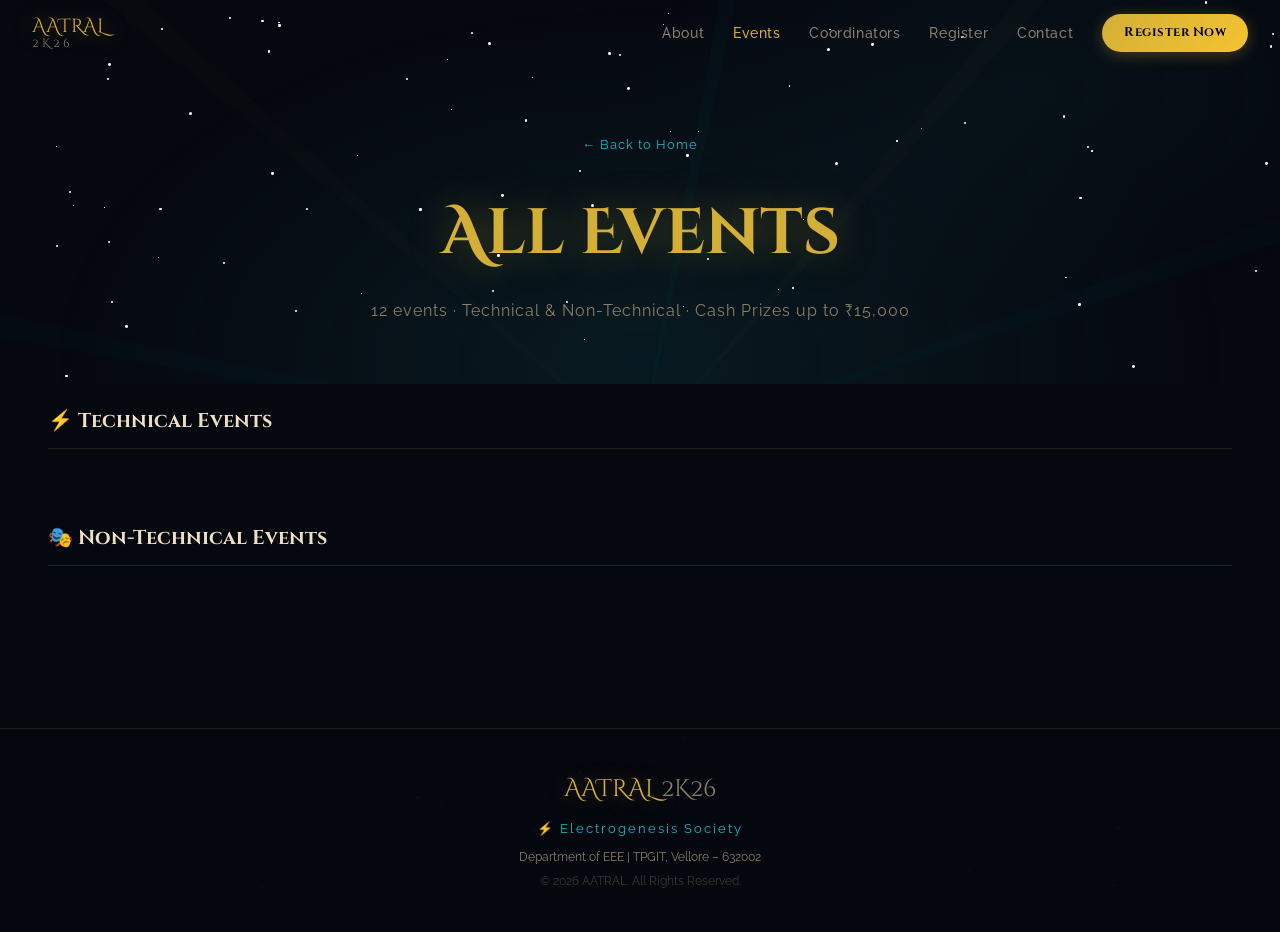
==== pages/events.html @ cdcddc66 "Add files via upload" ====
<!DOCTYPE html>
<html lang="en">
<head>
<meta charset="UTF-8"/>
<meta name="viewport" content="width=device-width, initial-scale=1.0"/>
<title>Events | AATRAL 2K26</title>
<link href="https://fonts.googleapis.com/css2?family=Cinzel+Decorative:wght@400;700;900&family=Cinzel:wght@400;600;700&family=Raleway:wght@300;400;500;600;700&display=swap" rel="stylesheet"/>
<link rel="stylesheet" href="../css/style.css"/>
<style>
.evtsec{background:var(--bg);padding-top:20px}
.catrow{max-width:1220px;margin:0 auto 22px;padding:0 1rem}
.cattitle{font-family:'Cinzel',serif;font-size:1.25rem;color:var(--text);display:flex;align-items:center;gap:.8rem;padding-bottom:10px;border-bottom:1px solid var(--golddim);margin-bottom:4px}
.cattitle.teal-border{border-bottom-color:rgba(26,184,200,.2)}
.egrid{max-width:1220px;margin:0 auto 50px;padding:0 1rem;display:grid;grid-template-columns:repeat(auto-fill,minmax(300px,1fr));gap:20px}
.ecard{background:linear-gradient(145deg,rgba(10,42,47,.35),rgba(58,10,10,.2));border:1px solid rgba(212,175,55,.15);border-radius:16px;padding:24px;cursor:pointer;transition:all var(--ease);position:relative;overflow:hidden;opacity:0;animation:fadeUp .6s ease forwards}
.ecard::before{content:'';position:absolute;top:0;left:0;width:100%;height:3px;background:linear-gradient(90deg,var(--gold),var(--goldhi));transform:scaleX(0);transition:transform var(--ease);transform-origin:left}
.ecard.nontech::before{background:linear-gradient(90deg,var(--tealhi),rgba(26,184,200,.5))}
.ecard:hover{border-color:rgba(212,175,55,.5);transform:translateY(-7px);box-shadow:0 20px 55px rgba(212,175,55,.12)}
.ecard.nontech:hover{border-color:rgba(26,184,200,.4);box-shadow:0 20px 55px rgba(26,184,200,.1)}
.ecard:hover::before{transform:scaleX(1)}
.eicon{font-size:2.3rem;margin-bottom:.85rem;display:block}
.ename{font-family:'Cinzel',serif;font-size:1.1rem;color:var(--gold);margin-bottom:.4rem}
.ecard.nontech .ename{color:var(--tealhi)}
.etag{font-size:.82rem;color:var(--muted);margin-bottom:.8rem;line-height:1.5}
.edesc{font-size:.82rem;color:rgba(237,224,196,.6);line-height:1.6;margin-bottom:1rem}
.emeta{display:flex;justify-content:space-between;align-items:center}
.ebadge{background:var(--golddim);border:1px solid rgba(212,175,55,.25);color:var(--gold);padding:3px 10px;border-radius:12px;font-size:.72rem}
.ecard.nontech .ebadge{background:rgba(26,184,200,.1);border-color:rgba(26,184,200,.25);color:var(--tealhi)}
.evbtn{background:none;border:1px solid var(--golddim);color:var(--gold);padding:5px 14px;border-radius:20px;font-size:.76rem;cursor:pointer;transition:all var(--ease)}
.ecard.nontech .evbtn{border-color:rgba(26,184,200,.2);color:var(--tealhi)}
.ecard:hover .evbtn{background:var(--gold);color:var(--bg);border-color:var(--gold)}
.ecard.nontech:hover .evbtn{background:var(--tealhi);color:var(--bg);border-color:var(--tealhi)}
.erules-preview{margin-bottom:1rem}
.erules-preview ul{list-style:none;padding:0}
.erules-preview li{font-size:.76rem;color:var(--muted);padding-left:1em;position:relative;line-height:1.6}
.erules-preview li::before{content:'◆';color:var(--gold);position:absolute;left:0;font-size:.4em;top:7px}
.ecard.nontech .erules-preview li::before{color:var(--tealhi)}
/* Modal */
.overlay{position:fixed;inset:0;background:rgba(0,0,0,.88);backdrop-filter:blur(14px);z-index:2000;display:flex;align-items:center;justify-content:center;padding:20px;opacity:0;pointer-events:none;transition:opacity .35s ease}
.overlay.open{opacity:1;pointer-events:all}
.mbox{background:linear-gradient(145deg,#0d0f18,#080a10);border:1px solid rgba(212,175,55,.25);border-radius:20px;padding:36px;position:relative;box-shadow:0 40px 100px rgba(0,0,0,.8);max-height:90vh;overflow-y:auto;transform:scale(.9);transition:transform .35s ease;scrollbar-width:thin;scrollbar-color:var(--golddim) transparent;max-width:640px;width:100%}
.overlay.open .mbox{transform:scale(1)}
.mbox::-webkit-scrollbar{width:5px}
.mbox::-webkit-scrollbar-thumb{background:var(--golddim);border-radius:3px}
.mclose{position:absolute;top:16px;right:18px;background:rgba(255,255,255,.06);border:1px solid rgba(255,255,255,.1);color:var(--muted);width:34px;height:34px;border-radius:50%;cursor:pointer;font-size:.95rem;transition:all var(--ease);display:flex;align-items:center;justify-content:center}
.mclose:hover{background:rgba(255,255,255,.12);color:var(--text)}
.emicon-lg{font-size:3rem;display:block;margin-bottom:.7rem;text-align:center}
.emtitle{font-family:'Cinzel Decorative',serif;font-size:1.55rem;color:var(--gold);text-align:center;margin-bottom:.3rem}
.emcat{text-align:center;color:var(--muted);font-size:.8rem;letter-spacing:1px;margin-bottom:1.3rem}
.emformat{background:rgba(10,42,47,.4);border:1px solid rgba(26,184,200,.15);border-radius:10px;padding:14px 16px;margin-bottom:1.3rem}
.emformat h5{font-family:'Cinzel',serif;color:var(--tealhi);font-size:.78rem;letter-spacing:1px;margin-bottom:8px;text-transform:uppercase}
.fmrow{display:flex;flex-wrap:wrap;gap:7px}
.fmchip{background:rgba(26,184,200,.08);border:1px solid rgba(26,184,200,.18);color:var(--text);padding:4px 10px;border-radius:8px;font-size:.76rem}
.emdesc{color:var(--muted);font-size:.88rem;line-height:1.8;margin-bottom:1.3rem}
.emrules{background:rgba(212,175,55,.04);border:1px solid var(--golddim);border-radius:10px;padding:16px 18px}
.emrules h4{font-family:'Cinzel',serif;color:var(--gold);font-size:.85rem;letter-spacing:1px;margin-bottom:10px}
.emrules ul{list-style:none;display:flex;flex-direction:column;gap:6px}
.emrules li{color:var(--muted);font-size:.87rem;padding-left:1.3em;position:relative;line-height:1.6}
.emrules li::before{content:'◆';color:var(--gold);position:absolute;left:0;font-size:.42em;top:8px}
.emjudge{margin-top:1.3rem}
.emjudge h4{font-family:'Cinzel',serif;color:var(--tealhi);margin-bottom:.8rem;font-size:.9rem;letter-spacing:1px}
.jrow{display:flex;justify-content:space-between;align-items:center;padding:6px 0;border-bottom:1px solid rgba(255,255,255,.04);font-size:.84rem}
.jrow:last-child{border-bottom:none;font-weight:700;color:var(--text)}
.jrow .jk{color:var(--muted)}
.jrow .jv{color:var(--goldhi)}
.emmetarow{display:flex;gap:.7rem;margin-top:1.3rem;flex-wrap:wrap}
.emchip{background:var(--golddim);border:1px solid rgba(212,175,55,.25);padding:5px 13px;border-radius:20px;font-size:.77rem;color:var(--gold)}
.mfooter{margin-top:1.6rem;text-align:center}
@keyframes fadeUp{from{opacity:0;transform:translateY(30px)}to{opacity:1;transform:translateY(0)}}
@media(max-width:768px){.egrid{grid-template-columns:1fr}}
</style>
</head>
<body>
<div id="starsBg"></div>
<div class="rayburst"></div>

<nav id="nav">
  <div class="nav-in">
    <a href="../index.html" class="nlogo"><span class="na">AATRAL</span><span class="ny">2K26</span></a>
    <ul class="nlinks" id="nlinks">
      <li><a href="../index.html#about">About</a></li>
      <li><a href="events.html" class="active">Events</a></li>
      <li><a href="../index.html#coordinators">Coordinators</a></li>
      <li><a href="register.html">Register</a></li>
      <li><a href="../index.html#contact">Contact</a></li>
      
    </ul>
    <a href="register.html" class="nbtn">Register Now</a>
    <button class="hbg" id="hbg">&#9776;</button>
  </div>
</nav>

<div class="page-hero">
  <a href="../index.html" class="back-link">← Back to Home</a>
  <h1>All Events</h1>
  <p>12 events · Technical &amp; Non-Technical · Cash Prizes up to ₹15,000</p>
</div>

<section class="evtsec">
  <div class="catrow rv"><h3 class="cattitle">⚡ Technical Events</h3></div>
  <div class="egrid" id="techGrid"></div>
  <div class="catrow rv"><h3 class="cattitle teal-border">🎭 Non-Technical Events</h3></div>
  <div class="egrid" id="ntGrid"></div>
</section>

<footer>
  <div class="flogo"><span class="fa">AATRAL</span> <span style="color:var(--muted)">2K26</span></div>
  <div class="fsocial">⚡ Electrogenesis Society</div>
  <p class="fsub">Department of EEE | TPGIT, Vellore – 632002</p>
  <p class="fcopy">© 2026 AATRAL. All Rights Reserved.</p>
</footer>

<!-- Event Detail Modal -->
<div class="overlay" id="evtOverlay" onclick="closeEvtModal(event)">
  <div class="mbox" onclick="event.stopPropagation()">
    <button class="mclose" onclick="closeEvtModal()">✕</button>
    <div id="evtContent"></div>
    <div class="mfooter">
      <a href="register.html" class="btnp"><span>Register for This Event</span><i class="shine"></i></a>
    </div>
  </div>
</div>

<script src="../js/data.js"></script>
<script src="../js/utils.js"></script>
<script>
document.addEventListener('DOMContentLoaded', () => {
  renderGrid('techGrid', EVTS.tech, 'tech');
  renderGrid('ntGrid', EVTS.nontech, 'nontech');
});

function renderGrid(id, list, type) {
  const g = document.getElementById(id); g.innerHTML = '';
  list.forEach((ev, i) => {
    const d = document.createElement('div');
    d.className = `ecard rv${type === 'nontech' ? ' nontech' : ''}`;
    d.style.animationDelay = i * .1 + 's';
    const rulesPreview = ev.rules.slice(0, 3).map(r => `<li>${r}</li>`).join('');
    d.innerHTML = `
      <span class="eicon">${ev.icon}</span>
      <div class="ename">${ev.name}</div>
      <div class="etag">${ev.tag}</div>
      <div class="edesc">${ev.desc.substring(0, 120)}…</div>
      <div class="erules-preview"><ul>${rulesPreview}</ul></div>
      <div class="emeta">
        <span class="ebadge">${ev.size}</span>
        <button class="evbtn" onclick="openEvt('${ev.id}')">Full Details →</button>
      </div>`;
    d.addEventListener('click', () => openEvt(ev.id));
    g.appendChild(d);
    const ro = new IntersectionObserver(en => en.forEach(e => { if (e.isIntersecting) { e.target.classList.add('vis'); ro.unobserve(e.target); } }), { threshold: .08 });
    ro.observe(d);
  });
}

function openEvt(id) {
  const all = [...EVTS.tech, ...EVTS.nontech], ev = all.find(e => e.id === id);
  if (!ev) return;
  const isTech = EVTS.tech.some(e => e.id === id);
  let formatHTML = '';
  if (ev.format) {
    const chips = Object.values(ev.format).map(v => `<span class="fmchip">${v}</span>`).join('');
    formatHTML = `<div class="emformat"><h5>📋 Format</h5><div class="fmrow">${chips}</div></div>`;
  }
  let judgeHTML = '';
  if (ev.judging) {
    const rows = ev.judging.map(([k, v]) => `<div class="jrow"><span class="jk">${k}</span><span class="jv">${v}</span></div>`).join('');
    judgeHTML = `<div class="emjudge"><h4>🏆 Judging Criteria</h4>${rows}</div>`;
  }
  document.getElementById('evtContent').innerHTML = `
    <span class="emicon-lg">${ev.icon}</span>
    <h2 class="emtitle">${ev.name}</h2>
    <p class="emcat">${isTech ? '⚡ Technical Event' : '🎭 Non-Technical Event'}</p>
    ${formatHTML}
    <p class="emdesc">${ev.desc}</p>
    <div class="emrules"><h4>📜 Rules & Guidelines</h4><ul>${ev.rules.map(r => `<li>${r}</li>`).join('')}</ul></div>
    ${judgeHTML}
    <div class="emmetarow"><span class="emchip">👥 ${ev.size}</span><span class="emchip">🏆 ${ev.prize}</span><span class="emchip">💳 ₹250/head</span></div>`;
  document.getElementById('evtOverlay').classList.add('open');
  document.body.style.overflow = 'hidden';
}
function closeEvtModal(e) {
  if (e && e.target !== e.currentTarget) return;
  document.getElementById('evtOverlay').classList.remove('open');
  document.body.style.overflow = '';
}
</script>
</body>
</html>
---- css/style.css ----
/* ================================================================
   AATRAL 2K26 — SHARED STYLES
================================================================ */
:root{
  --bg:#060810;
  --teal:#0a2a2f;
  --teal2:#0d3540;
  --crimson:#3a0a0a;
  --gold:#D4AF37;
  --goldhi:#F4C430;
  --golddim:rgba(212,175,55,.13);
  --goldbright:rgba(212,175,55,.35);
  --text:#EDE0C4;
  --muted:#8A7F6A;
  --dark2:#0e0e14;
  --dark3:#12121a;
  --red:#c0392b;
  --tealhi:#1aB8c8;
  --r:12px;
  --ease:.35s cubic-bezier(.4,0,.2,1);
}
*,*::before,*::after{box-sizing:border-box;margin:0;padding:0}
html{scroll-behavior:smooth}
body{font-family:'Raleway',sans-serif;background:var(--bg);color:var(--text);overflow-x:hidden;line-height:1.7}

/* ─── STAR BG ─── */
#starsBg{position:fixed;inset:0;z-index:0;pointer-events:none;
  background:
    radial-gradient(ellipse 70% 60% at 50% 40%, rgba(10,42,47,.55) 0, transparent 65%),
    radial-gradient(ellipse 50% 40% at 20% 80%, rgba(58,10,10,.4) 0, transparent 60%),
    radial-gradient(ellipse 50% 40% at 80% 10%, rgba(10,42,47,.3) 0, transparent 60%)}
.sp{position:absolute;border-radius:50%;background:#fff;animation:twinkle var(--d,3s) ease-in-out var(--dl,0s) infinite alternate}
@keyframes twinkle{from{opacity:var(--mn,.08);transform:scale(1)}to{opacity:var(--mx,.75);transform:scale(1.5)}}

.rayburst{position:fixed;top:50%;left:50%;transform:translate(-50%,-50%);width:200vmax;height:200vmax;z-index:0;pointer-events:none;opacity:.04;
  background:conic-gradient(from 0deg,transparent 0deg 10deg,rgba(0,200,200,.6) 10deg 12deg,transparent 12deg 40deg,rgba(212,175,55,.5) 40deg 42deg,transparent 42deg 70deg,rgba(0,200,200,.5) 70deg 72deg,transparent 72deg 100deg,rgba(212,175,55,.4) 100deg 102deg,transparent 102deg 130deg,rgba(0,200,200,.5) 130deg 132deg,transparent 132deg 160deg,rgba(212,175,55,.4) 160deg 162deg,transparent 162deg 200deg,rgba(0,200,200,.5) 200deg 202deg,transparent 202deg 240deg,rgba(212,175,55,.4) 240deg 242deg,transparent 242deg 280deg,rgba(0,200,200,.5) 280deg 282deg,transparent 282deg 310deg,rgba(212,175,55,.4) 310deg 312deg,transparent 312deg 360deg);
  animation:rotray 60s linear infinite}
@keyframes rotray{to{transform:translate(-50%,-50%) rotate(360deg)}}

/* ─── NAV ─── */
nav{position:fixed;top:0;left:0;right:0;z-index:1000;padding:0 2rem;transition:background var(--ease)}
nav.scrolled{background:rgba(6,8,16,.94);backdrop-filter:blur(24px);border-bottom:1px solid var(--golddim);box-shadow:0 4px 30px rgba(0,0,0,.5)}
.nav-in{max-width:1240px;margin:auto;display:flex;align-items:center;gap:1.8rem;height:66px}
.nlogo{font-family:'Cinzel Decorative',serif;font-size:1.2rem;margin-right:auto;cursor:pointer;line-height:1;text-decoration:none}
.nlogo .na{color:var(--gold);text-shadow:0 0 20px rgba(212,175,55,.5)}
.nlogo .ny{color:var(--muted);font-size:.75rem;display:block;letter-spacing:3px}
.nlinks{display:flex;list-style:none;gap:1.8rem}
.nlinks a{color:var(--muted);text-decoration:none;font-size:.86rem;letter-spacing:.6px;font-weight:500;transition:color var(--ease)}
.nlinks a:hover,.nlinks a.active{color:var(--gold)}
.nbtn{background:linear-gradient(135deg,var(--gold),var(--goldhi));color:var(--bg);border:none;padding:8px 22px;border-radius:25px;font-family:'Cinzel',serif;font-weight:700;font-size:.8rem;cursor:pointer;transition:all var(--ease);letter-spacing:.5px;box-shadow:0 3px 15px rgba(212,175,55,.3);text-decoration:none;display:inline-block}
.nbtn:hover{transform:translateY(-1px);box-shadow:0 6px 25px rgba(212,175,55,.5)}
.hbg{display:none;background:none;border:none;color:var(--gold);font-size:1.5rem;cursor:pointer}

/* ─── BUTTONS ─── */
.btnp{position:relative;overflow:hidden;background:linear-gradient(135deg,var(--gold),var(--goldhi));color:var(--bg);border:none;padding:14px 38px;border-radius:50px;font-family:'Cinzel',serif;font-weight:700;font-size:.88rem;letter-spacing:1px;cursor:pointer;transition:all var(--ease);box-shadow:0 4px 25px rgba(212,175,55,.35)}
.btnp:hover{transform:translateY(-2px);box-shadow:0 8px 40px rgba(212,175,55,.55)}
.btnp .shine{position:absolute;top:0;left:-100%;width:60%;height:100%;background:linear-gradient(90deg,transparent,rgba(255,255,255,.4),transparent);transform:skewX(-20deg);transition:left .6s ease}
.btnp:hover .shine{left:150%}
.btnp.lg{padding:16px 48px;font-size:.95rem}
.btns{background:transparent;color:var(--tealhi);border:2px solid var(--tealhi);padding:14px 38px;border-radius:50px;font-family:'Cinzel',serif;font-weight:600;font-size:.88rem;letter-spacing:1px;cursor:pointer;transition:all var(--ease)}
.btns:hover{background:rgba(26,184,200,.1);transform:translateY(-2px)}

/* ─── SECTIONS ─── */
section{position:relative;z-index:2;padding:90px 2rem}
.shdr{text-align:center;margin-bottom:50px}
.stag{font-size:.7rem;color:var(--tealhi);letter-spacing:3px;text-transform:uppercase;margin-bottom:.5rem}
.stitle{font-family:'Cinzel',serif;font-size:clamp(1.8rem,4.5vw,3rem);color:var(--text);margin-bottom:1rem}
.gold{color:var(--gold)}
.gline{width:80px;height:3px;background:linear-gradient(90deg,transparent,var(--gold),transparent);margin:0 auto}
.gline.teal{background:linear-gradient(90deg,transparent,var(--tealhi),transparent)}

/* ─── REVEAL ─── */
.rv{opacity:0;transform:translateY(35px);transition:opacity .7s ease,transform .7s ease}
.rv.vis{opacity:1;transform:translateY(0)}

/* ─── FOOTER ─── */
footer{position:relative;z-index:2;background:rgba(6,8,16,.98);border-top:1px solid var(--golddim);padding:40px 2rem;text-align:center}
.flogo{font-family:'Cinzel Decorative',serif;font-size:1.5rem;margin-bottom:.5rem}
.flogo .fa{color:var(--gold);text-shadow:0 0 20px rgba(212,175,55,.4)}
.fsocial{color:var(--tealhi);font-size:.8rem;letter-spacing:2px;margin-bottom:.4rem}
.fsub{color:var(--muted);font-size:.78rem;margin-bottom:.3rem}
.fcopy{color:rgba(138,127,106,.4);font-size:.72rem}

/* ─── TOAST ─── */
.toast{position:fixed;bottom:26px;right:26px;background:linear-gradient(135deg,#0e1020,#141420);border:1px solid var(--golddim);border-radius:10px;padding:12px 20px;color:var(--text);font-size:.86rem;z-index:9999;animation:toastIn .3s ease;box-shadow:0 10px 40px rgba(0,0,0,.6);max-width:300px}
.toast.err{border-color:#e74c3c}
.toast.ok{border-color:var(--gold)}
@keyframes toastIn{from{transform:translateY(16px);opacity:0}to{transform:translateY(0);opacity:1}}
.spin{display:inline-block;width:16px;height:16px;border:2px solid rgba(255,255,255,.25);border-top-color:var(--bg);border-radius:50%;animation:sp .7s linear infinite;vertical-align:middle;margin-right:5px}
@keyframes sp{to{transform:rotate(360deg)}}

/* ─── PAGE HEADER (for inner pages) ─── */
.page-hero{padding:130px 2rem 60px;text-align:center;position:relative;z-index:2}
.page-hero h1{font-family:'Cinzel Decorative',serif;font-size:clamp(2rem,6vw,4rem);color:var(--gold);text-shadow:0 0 40px rgba(212,175,55,.4);margin-bottom:.5rem}
.page-hero p{color:var(--muted);font-size:1rem;letter-spacing:1px}
.page-hero .back-link{display:inline-flex;align-items:center;gap:.4rem;color:var(--tealhi);text-decoration:none;font-size:.82rem;letter-spacing:1px;margin-bottom:1.5rem;transition:color var(--ease)}
.page-hero .back-link:hover{color:var(--gold)}

/* ─── MOBILE ─── */
@media(max-width:768px){
  .nlinks,.nbtn{display:none}
  .hbg{display:block}
  .nlinks.mopen{display:flex;flex-direction:column;position:fixed;top:66px;left:0;right:0;background:rgba(6,8,16,.97);padding:2rem;gap:1.5rem;border-bottom:1px solid var(--golddim);z-index:999}
}
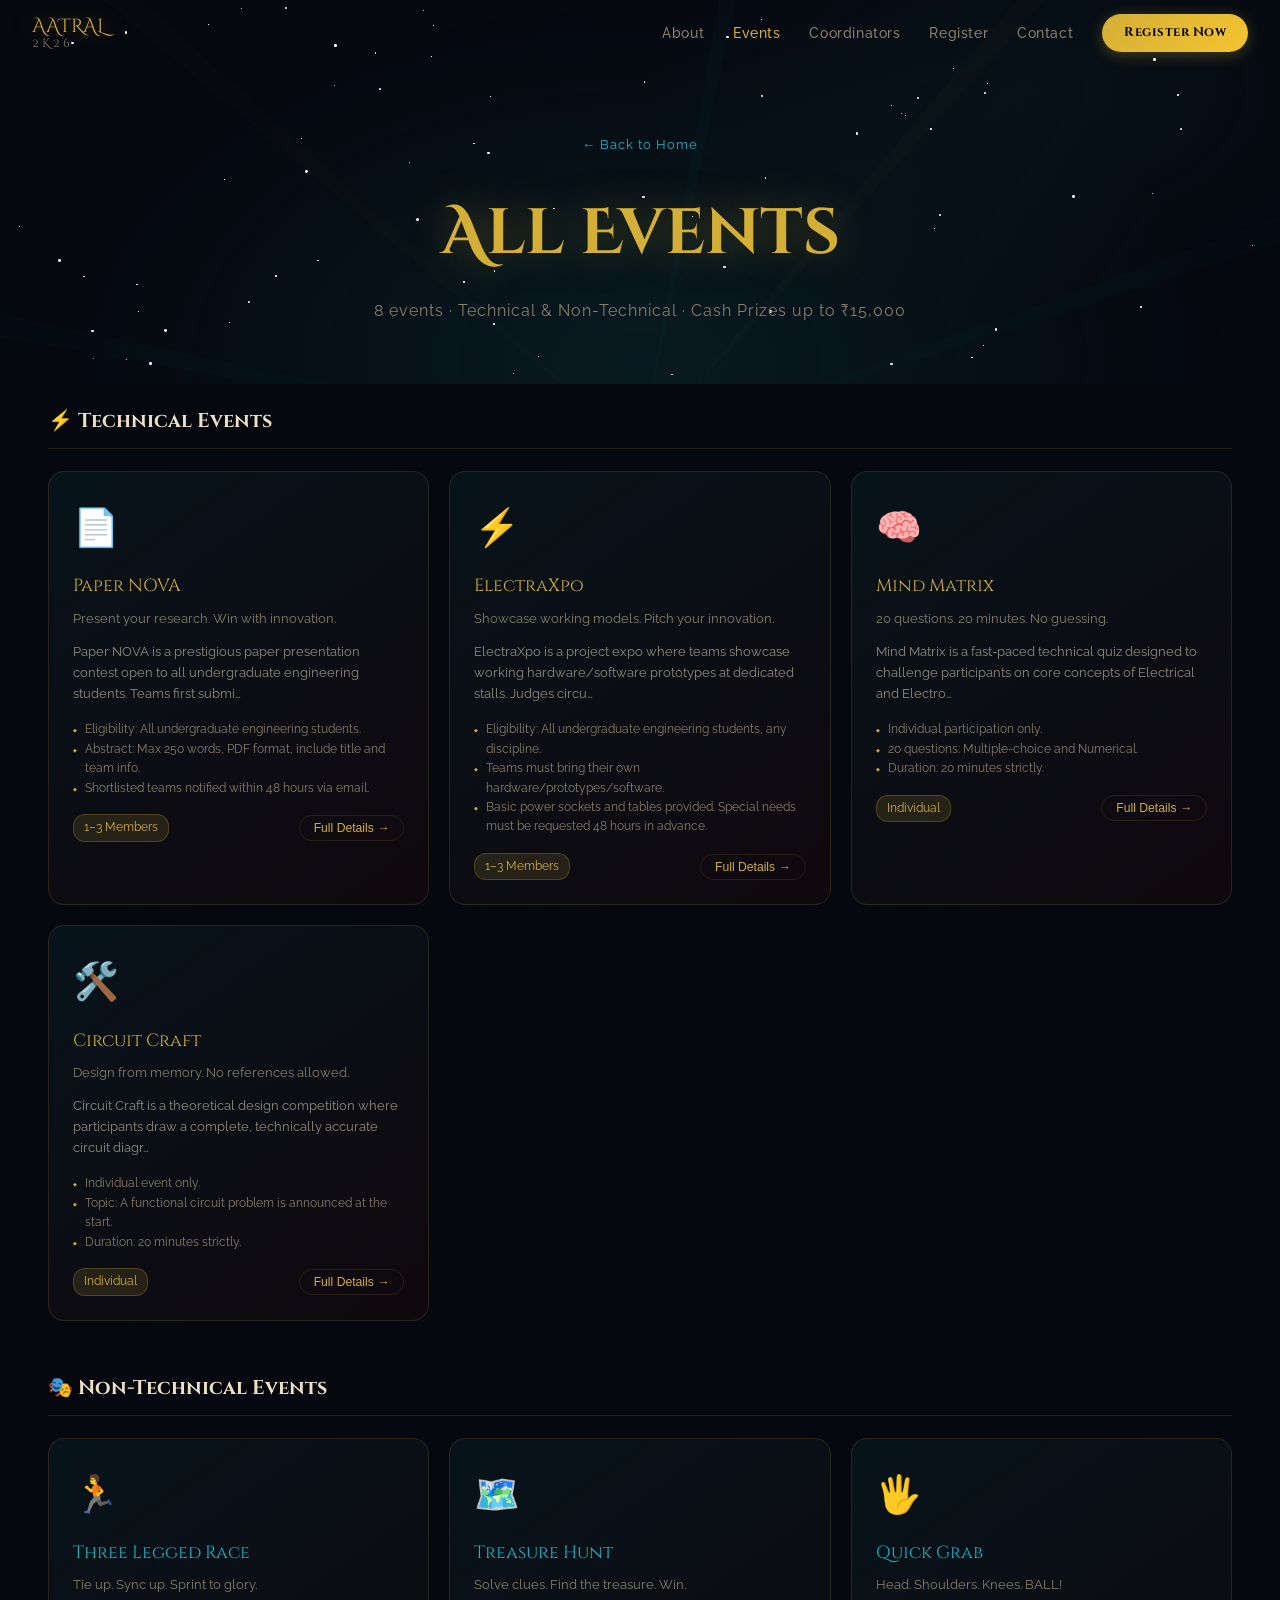
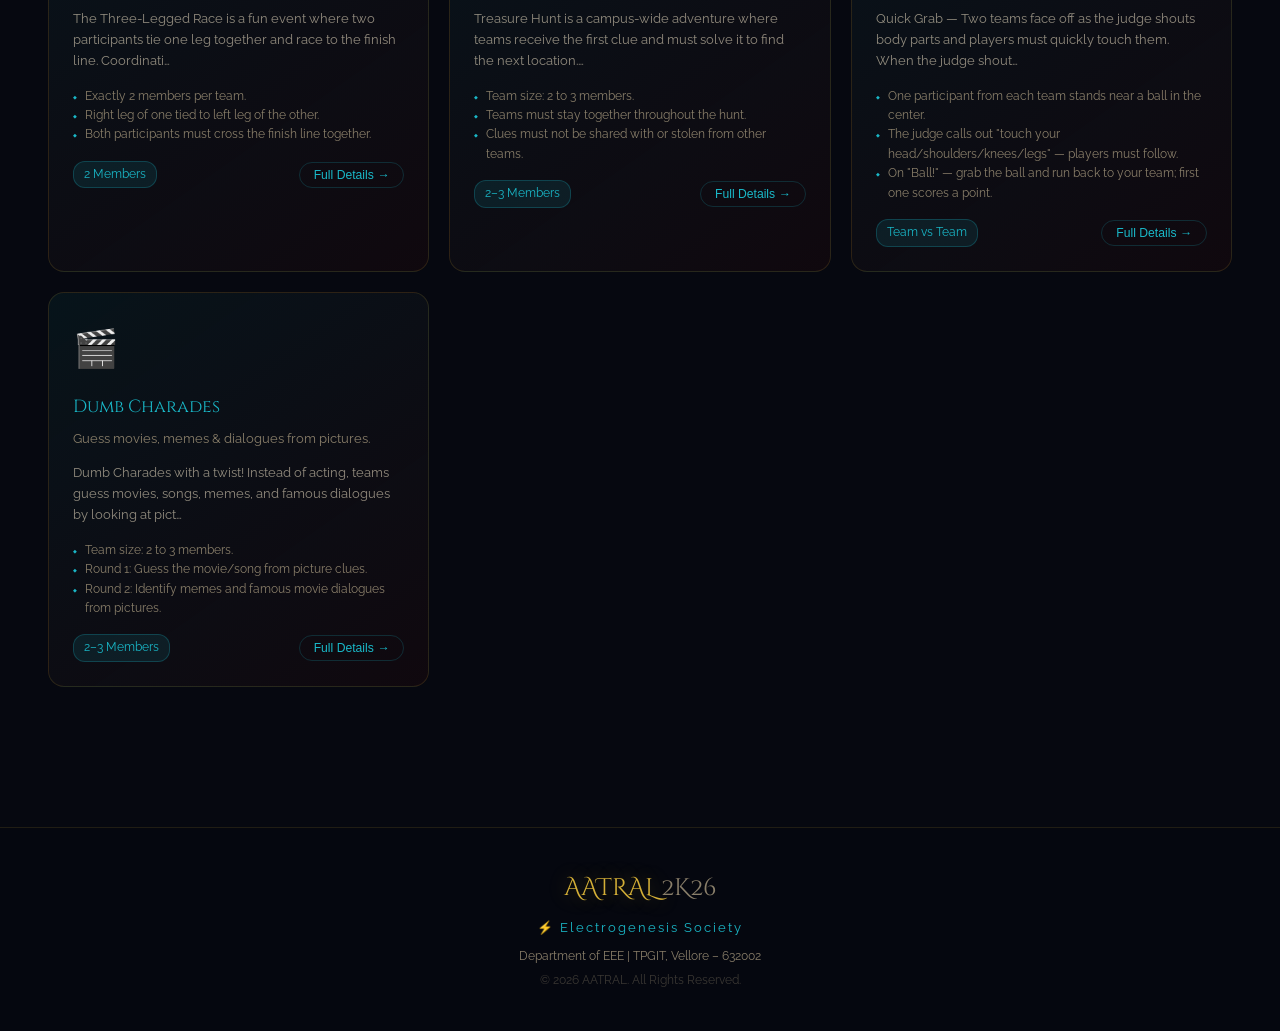
==== commit 5079252d: "Update events.html" ====
--- a/pages/events.html
+++ b/pages/events.html
@@ -93,7 +93,7 @@
 <div class="page-hero">
   <a href="../index.html" class="back-link">← Back to Home</a>
   <h1>All Events</h1>
-  <p>12 events · Technical &amp; Non-Technical · Cash Prizes up to ₹15,000</p>
+  <p>8 events · Technical &amp; Non-Technical · Cash Prizes up to ₹15,000</p>
 </div>
 
 <section class="evtsec">
